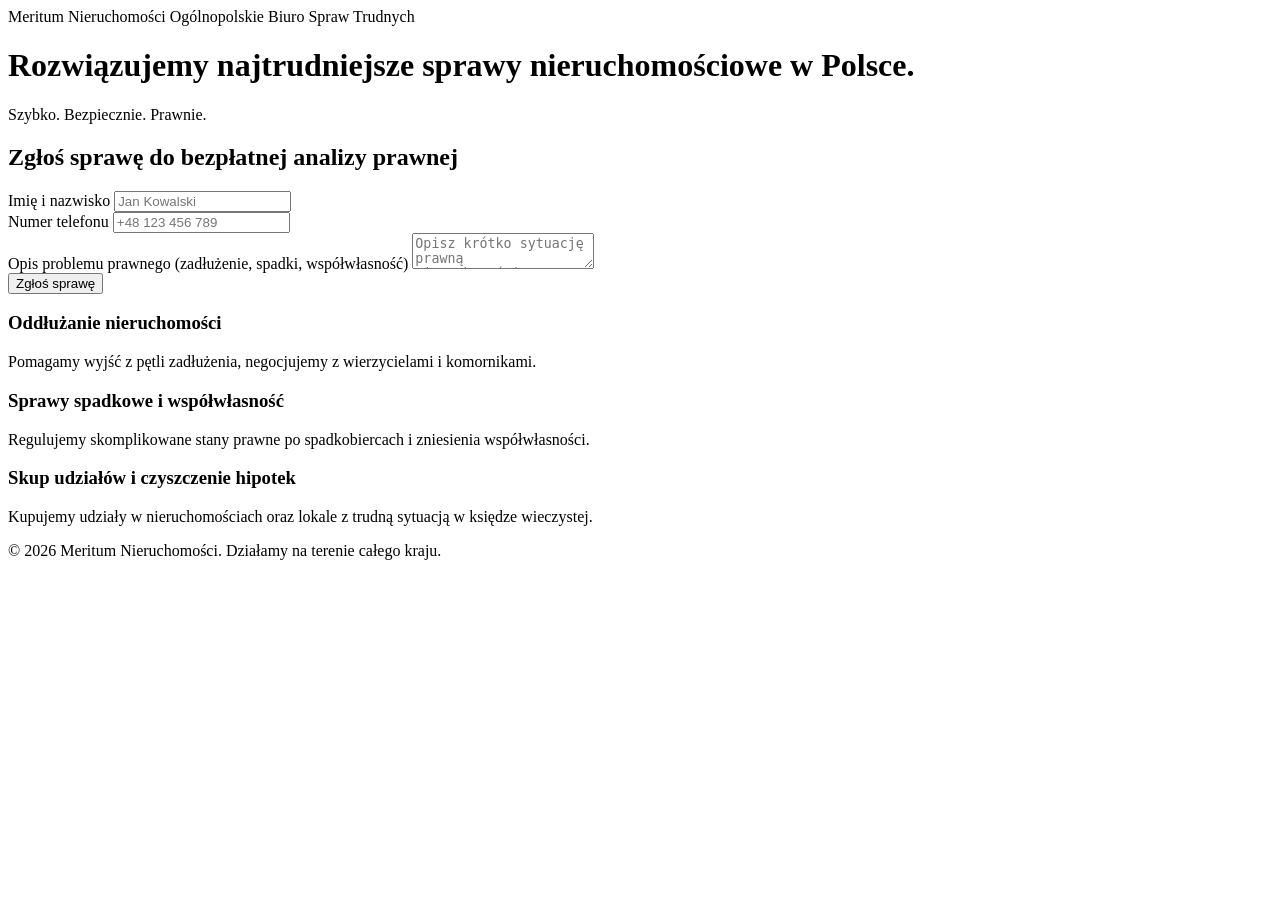
==== index.html @ f1785227 "Create index.html" ====
<!DOCTYPE html>
<html lang="pl">
<head>
    <meta charset="UTF-8">
    <meta name="viewport" content="width=device-width, initial-scale=1.0">
    <title>Meritum Nieruchomości - Sprawy Trudne i Złożone</title>
    <link rel="stylesheet" href="style.css">
</head>
<body>
    <nav class="navbar">
        <div class="container">
            <span class="logo">Meritum Nieruchomości</span>
            <span class="tagline">Ogólnopolskie Biuro Spraw Trudnych</span>
        </div>
    </nav>

    <header class="hero">
        <div class="hero-content">
            <h1>Rozwiązujemy najtrudniejsze sprawy nieruchomościowe w Polsce.</h1>
            <p>Szybko. Bezpiecznie. Prawnie.</p>
        </div>
    </header>

    <main class="container">
        <section class="form-section">
            <h2>Zgłoś sprawę do bezpłatnej analizy prawnej</h2>
            <form id="contactForm">
                <div class="form-group">
                    <label for="name">Imię i nazwisko</label>
                    <input type="text" id="name" required placeholder="Jan Kowalski">
                </div>
                <div class="form-group">
                    <label for="phone">Numer telefonu</label>
                    <input type="tel" id="phone" required placeholder="+48 123 456 789">
                </div>
                <div class="form-group">
                    <label for="message">Opis problemu prawnego (zadłużenie, spadki, współwłasność)</label>
                    <textarea id="message" required placeholder="Opisz krótko sytuację prawną nieruchomości..."></textarea>
                </div>
                <button type="submit" class="btn">Zgłoś sprawę</button>
            </form>
            <div id="successMessage" class="hidden alert"></div>
        </section>

        <section class="services">
            <div class="card">
                <h3>Oddłużanie nieruchomości</h3>
                <p>Pomagamy wyjść z pętli zadłużenia, negocjujemy z wierzycielami i komornikami.</p>
            </div>
            <div class="card">
                <h3>Sprawy spadkowe i współwłasność</h3>
                <p>Regulujemy skomplikowane stany prawne po spadkobiercach i zniesienia współwłasności.</p>
            </div>
            <div class="card">
                <h3>Skup udziałów i czyszczenie hipotek</h3>
                <p>Kupujemy udziały w nieruchomościach oraz lokale z trudną sytuacją w księdze wieczystej.</p>
            </div>
        </section>
    </main>

    <footer>
        <p>&copy; 2026 Meritum Nieruchomości. Działamy na terenie całego kraju.</p>
    </footer>

    <script src="script.js"></script>
</body>
</html>
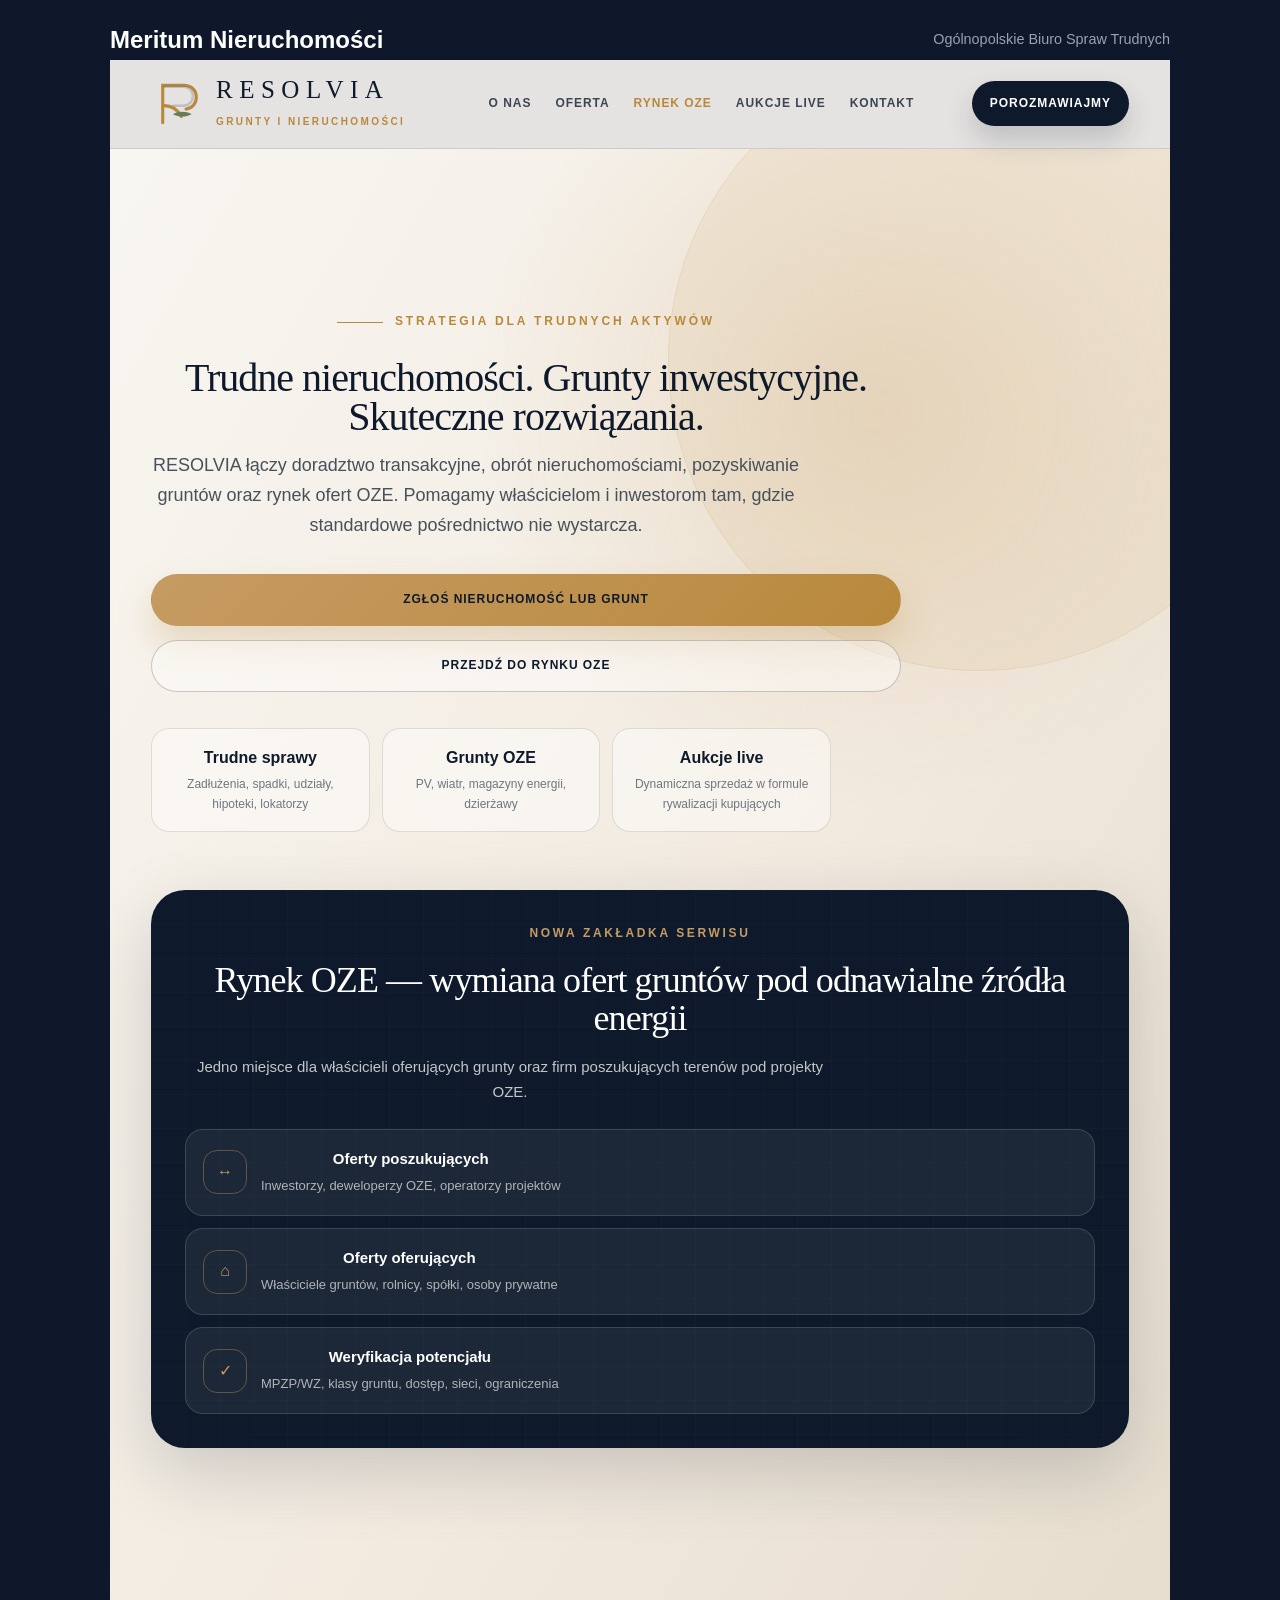
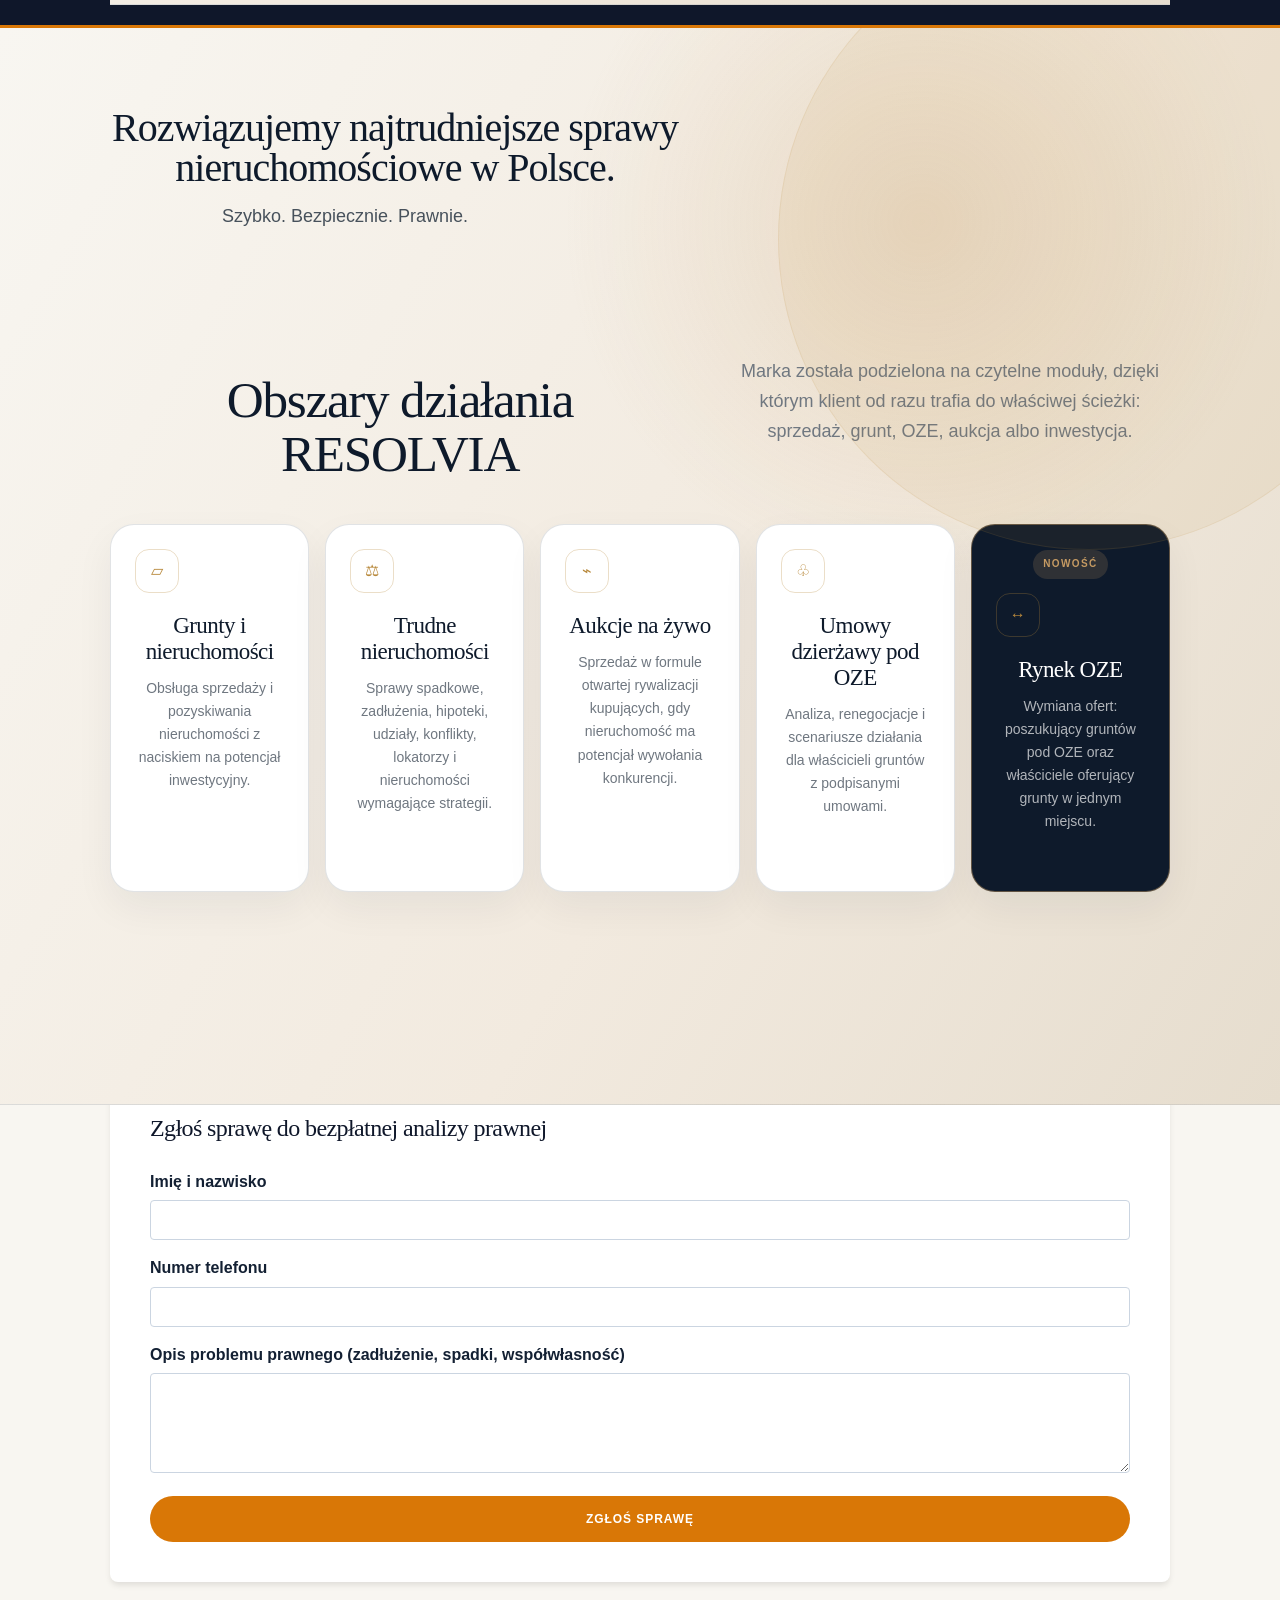
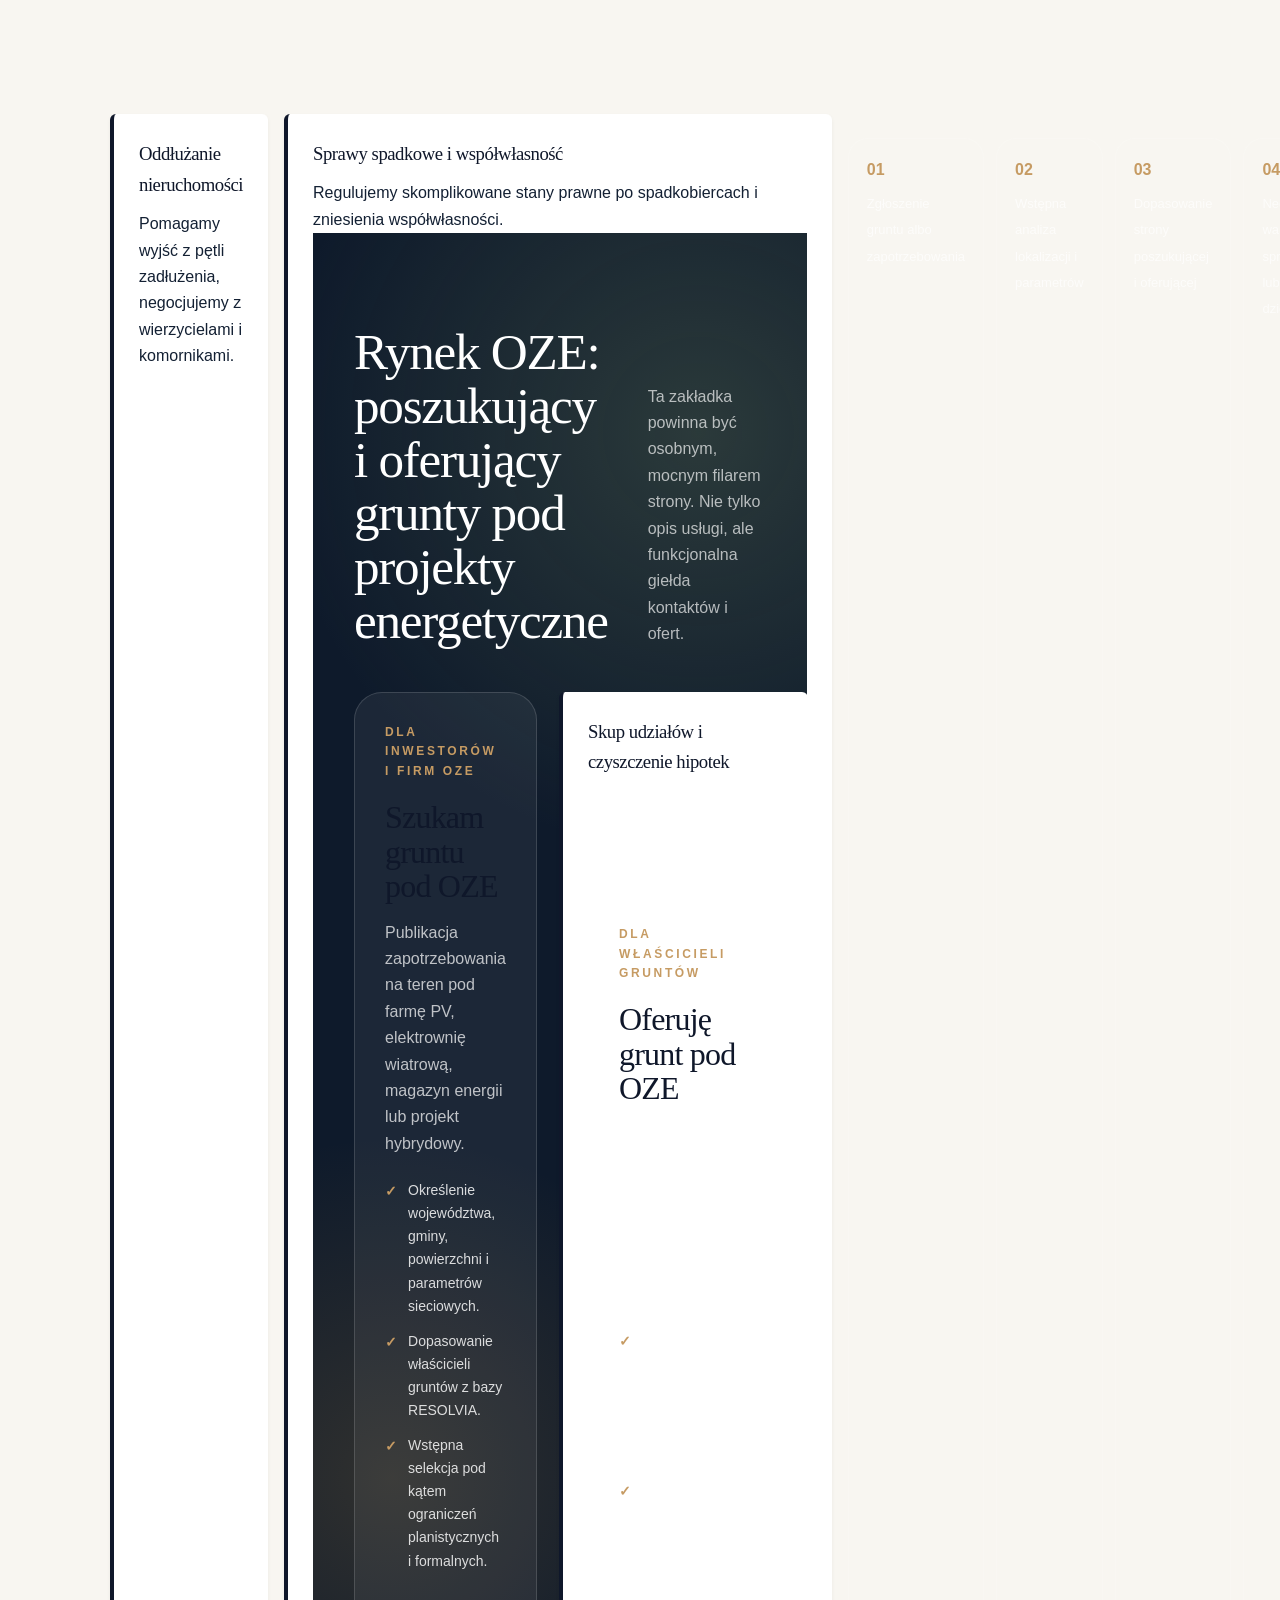
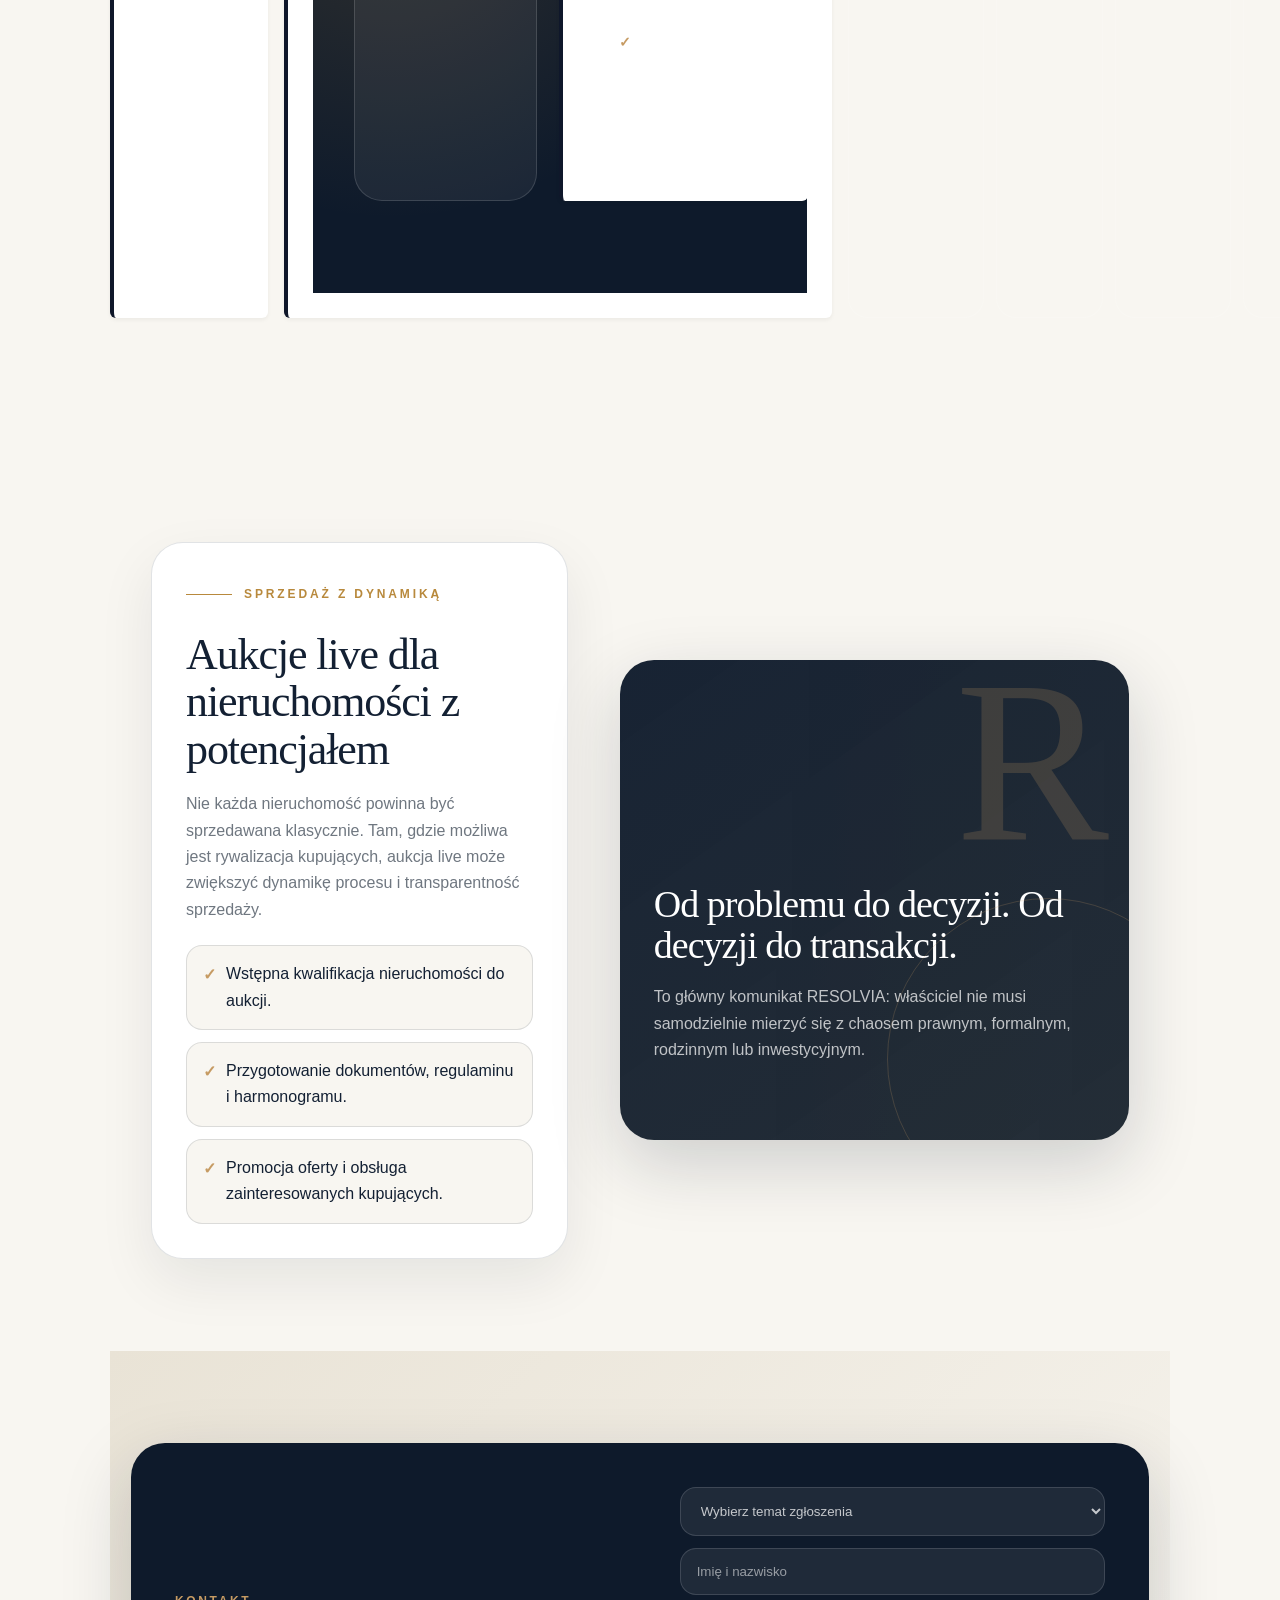
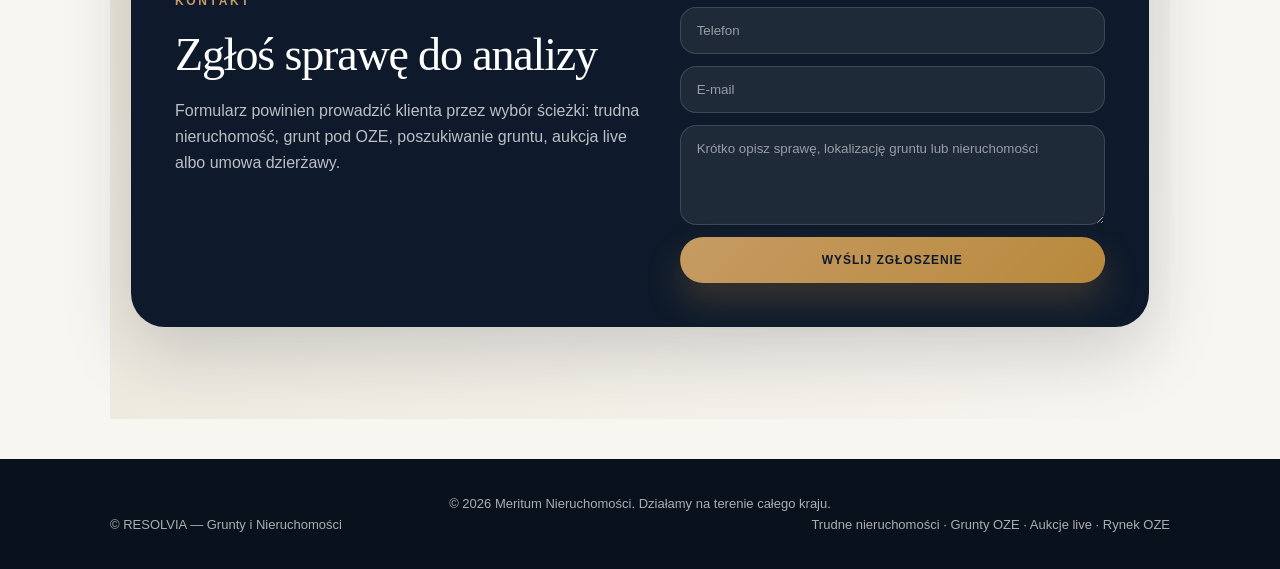
==== commit 2c688ab0: "Update index.html" ====
--- a/index.html
+++ b/index.html
@@ -5,21 +5,574 @@
     <meta name="viewport" content="width=device-width, initial-scale=1.0">
     <title>Meritum Nieruchomości - Sprawy Trudne i Złożone</title>
     <link rel="stylesheet" href="style.css">
+  <meta charset="UTF-8" />
+  <meta name="viewport" content="width=device-width, initial-scale=1.0" />
+  <title>RESOLVIA — Grunty i Nieruchomości</title>
+  <style>
+    :root {
+      --navy: #0E1A2B;
+      --navy2: #17212B;
+      --copper: #B8893C;
+      --gold: #C69B63;
+      --green: #677C5A;
+      --green2: #4F6A45;
+      --sand: #E9E3D6;
+      --cream: #F8F6F1;
+      --white: #FFFFFF;
+      --text: #132033;
+      --muted: #6F7780;
+      --line: rgba(14, 26, 43, 0.12);
+      --shadow: 0 24px 70px rgba(14,26,43,.18);
+      --radius: 26px;
+    }
+
+    * { box-sizing: border-box; margin: 0; padding: 0; }
+    html { scroll-behavior: smooth; }
+    body {
+      font-family: Montserrat, Inter, Arial, sans-serif;
+      background: var(--cream);
+      color: var(--text);
+      line-height: 1.65;
+    }
+    a { text-decoration: none; color: inherit; }
+    .container { width: min(1180px, calc(100% - 42px)); margin: 0 auto; }
+
+    .topbar {
+      position: sticky; top: 0; z-index: 50;
+      background: rgba(248, 246, 241, .92);
+      border-bottom: 1px solid var(--line);
+      backdrop-filter: blur(18px);
+    }
+    .nav {
+      height: 88px;
+      display: flex;
+      align-items: center;
+      justify-content: space-between;
+      gap: 28px;
+    }
+    .brand {
+      display: flex;
+      align-items: center;
+      gap: 15px;
+      min-width: 280px;
+    }
+    .mark {
+      width: 50px; height: 50px;
+      display: grid; place-items: center;
+    }
+    .brand-name strong {
+      font-family: Georgia, 'Times New Roman', serif;
+      font-size: 25px;
+      line-height: 1;
+      font-weight: 500;
+      letter-spacing: .26em;
+      color: var(--navy);
+    }
+    .brand-name span {
+      display: block;
+      margin-top: 7px;
+      font-size: 10px;
+      text-transform: uppercase;
+      letter-spacing: .24em;
+      color: var(--copper);
+      font-weight: 700;
+    }
+    .menu {
+      display: flex;
+      align-items: center;
+      gap: 24px;
+      font-size: 12px;
+      text-transform: uppercase;
+      letter-spacing: .08em;
+      color: var(--navy);
+      font-weight: 700;
+    }
+    .menu a { opacity: .78; transition: .2s; }
+    .menu a:hover, .menu a.active { opacity: 1; color: var(--copper); }
+    .nav-cta {
+      padding: 13px 18px;
+      border-radius: 999px;
+      background: var(--navy);
+      color: var(--white);
+      box-shadow: 0 14px 28px rgba(14,26,43,.18);
+      font-size: 12px;
+      letter-spacing: .08em;
+      text-transform: uppercase;
+      font-weight: 800;
+    }
+
+    .hero {
+      position: relative;
+      overflow: hidden;
+      background:
+        radial-gradient(circle at 72% 18%, rgba(198,155,99,.22), transparent 28%),
+        linear-gradient(120deg, var(--cream) 0%, #F2EADF 58%, #E6DDCE 100%);
+      border-bottom: 1px solid var(--line);
+    }
+    .hero::after {
+      content: "";
+      position: absolute;
+      right: -120px; top: -100px;
+      width: 620px; height: 620px;
+      background: rgba(184,137,60,.08);
+      border: 1px solid rgba(184,137,60,.12);
+      border-radius: 50%;
+    }
+    .hero-grid {
+      position: relative; z-index: 2;
+      min-height: 720px;
+      display: grid;
+      grid-template-columns: 1.05fr .95fr;
+      gap: 58px;
+      align-items: center;
+      padding: 76px 0;
+    }
+    .eyebrow {
+      display: inline-flex;
+      align-items: center;
+      gap: 12px;
+      margin-bottom: 26px;
+      color: var(--copper);
+      text-transform: uppercase;
+      font-size: 12px;
+      font-weight: 800;
+      letter-spacing: .24em;
+    }
+    .eyebrow::before { content: ""; width: 46px; height: 1px; background: var(--copper); }
+    h1, h2, h3 { font-family: Georgia, 'Times New Roman', serif; font-weight: 500; letter-spacing: -.025em; }
+    h1 {
+      max-width: 750px;
+      font-size: clamp(45px, 6vw, 80px);
+      line-height: .98;
+      color: var(--navy);
+      margin-bottom: 26px;
+    }
+    .hero p {
+      max-width: 650px;
+      font-size: 18px;
+      color: #47515B;
+      margin-bottom: 34px;
+    }
+    .actions { display: flex; flex-wrap: wrap; gap: 14px; margin-bottom: 36px; }
+    .btn {
+      display: inline-flex; align-items: center; justify-content: center;
+      gap: 10px;
+      border-radius: 999px;
+      padding: 15px 22px;
+      font-size: 12px;
+      font-weight: 900;
+      letter-spacing: .08em;
+      text-transform: uppercase;
+      transition: .2s;
+      border: 1px solid transparent;
+    }
+    .btn:hover { transform: translateY(-2px); }
+    .btn-primary { background: linear-gradient(135deg, var(--gold), var(--copper)); color: var(--navy); box-shadow: 0 18px 34px rgba(184,137,60,.25); }
+    .btn-outline { border-color: rgba(14,26,43,.22); color: var(--navy); background: rgba(255,255,255,.42); }
+    .trust-strip {
+      display: grid;
+      grid-template-columns: repeat(3, 1fr);
+      gap: 12px;
+      max-width: 680px;
+    }
+    .trust-item {
+      padding: 16px;
+      border: 1px solid rgba(14,26,43,.12);
+      background: rgba(255,255,255,.42);
+      border-radius: 18px;
+    }
+    .trust-item strong { display: block; color: var(--navy); font-size: 16px; }
+    .trust-item span { display: block; color: var(--muted); font-size: 12px; margin-top: 4px; }
+
+    .hero-card {
+      background: var(--navy);
+      color: var(--white);
+      border-radius: 34px;
+      padding: 34px;
+      box-shadow: var(--shadow);
+      position: relative;
+      overflow: hidden;
+    }
+    .hero-card::before {
+      content: "";
+      position: absolute;
+      inset: 0;
+      background:
+        linear-gradient(rgba(255,255,255,.035) 1px, transparent 1px),
+        linear-gradient(90deg, rgba(255,255,255,.035) 1px, transparent 1px);
+      background-size: 34px 34px;
+      opacity: .5;
+    }
+    .hero-card > * { position: relative; z-index: 1; }
+    .card-label { color: var(--gold); font-size: 12px; text-transform: uppercase; letter-spacing: .22em; font-weight: 800; margin-bottom: 18px; }
+    .hero-card h2 { font-size: 36px; line-height: 1.05; margin-bottom: 18px; }
+    .hero-card p { color: rgba(255,255,255,.75); font-size: 15px; margin-bottom: 24px; }
+    .ozenav {
+      display: grid;
+      gap: 12px;
+      margin-top: 20px;
+    }
+    .ozenav .row {
+      display: flex;
+      gap: 14px;
+      align-items: center;
+      padding: 17px;
+      border: 1px solid rgba(255,255,255,.14);
+      background: rgba(255,255,255,.06);
+      border-radius: 18px;
+    }
+    .icon {
+      width: 44px; height: 44px;
+      border-radius: 14px;
+      border: 1px solid rgba(198,155,99,.4);
+      display: grid; place-items: center;
+      color: var(--gold);
+      flex: 0 0 auto;
+    }
+    .row strong { display: block; font-size: 15px; }
+    .row span { color: rgba(255,255,255,.65); font-size: 13px; }
+
+    section { padding: 92px 0; }
+    .section-head {
+      display: flex;
+      justify-content: space-between;
+      gap: 40px;
+      align-items: end;
+      margin-bottom: 44px;
+    }
+    .section-head h2 { font-size: clamp(34px, 4vw, 56px); line-height: 1.05; color: var(--navy); max-width: 720px; }
+    .section-head p { max-width: 440px; color: var(--muted); }
+
+    .services {
+      display: grid;
+      grid-template-columns: repeat(5, 1fr);
+      gap: 16px;
+    }
+    .service {
+      background: var(--white);
+      border: 1px solid var(--line);
+      border-radius: 24px;
+      padding: 24px;
+      min-height: 230px;
+      box-shadow: 0 16px 38px rgba(14,26,43,.06);
+      transition: .22s;
+    }
+    .service:hover { transform: translateY(-5px); box-shadow: 0 24px 50px rgba(14,26,43,.1); }
+    .service .icon { color: var(--copper); border-color: rgba(184,137,60,.28); margin-bottom: 20px; }
+    .service h3 { font-size: 23px; line-height: 1.12; margin-bottom: 12px; color: var(--navy); }
+    .service p { color: var(--muted); font-size: 14px; }
+    .service.highlight {
+      background: var(--navy);
+      color: var(--white);
+      border-color: rgba(198,155,99,.45);
+      position: relative;
+      overflow: hidden;
+    }
+    .service.highlight h3 { color: var(--white); }
+    .service.highlight p { color: rgba(255,255,255,.68); }
+    .badge {
+      display: inline-flex;
+      padding: 6px 10px;
+      border-radius: 999px;
+      background: rgba(103,124,90,.16);
+      color: var(--green2);
+      font-size: 10px;
+      text-transform: uppercase;
+      letter-spacing: .14em;
+      font-weight: 900;
+      margin-bottom: 14px;
+    }
+    .highlight .badge { background: rgba(198,155,99,.18); color: var(--gold); }
+
+    .oze-market {
+      background: var(--navy);
+      color: var(--white);
+      position: relative;
+      overflow: hidden;
+    }
+    .oze-market::before {
+      content: "";
+      position: absolute; inset: 0;
+      background:
+        radial-gradient(circle at 78% 12%, rgba(103,124,90,.32), transparent 28%),
+        radial-gradient(circle at 16% 75%, rgba(184,137,60,.20), transparent 26%);
+    }
+    .oze-market .container { position: relative; z-index: 2; }
+    .oze-market .section-head h2 { color: var(--white); }
+    .oze-market .section-head p { color: rgba(255,255,255,.68); }
+    .market-grid {
+      display: grid;
+      grid-template-columns: 1fr 1fr;
+      gap: 22px;
+      margin-top: 24px;
+    }
+    .market-card {
+      border: 1px solid rgba(255,255,255,.14);
+      background: rgba(255,255,255,.06);
+      border-radius: 28px;
+      padding: 30px;
+      min-height: 330px;
+    }
+    .market-card h3 { font-size: 32px; line-height: 1.08; margin-bottom: 16px; }
+    .market-card p { color: rgba(255,255,255,.72); margin-bottom: 22px; }
+    .market-card ul { list-style: none; display: grid; gap: 12px; }
+    .market-card li {
+      display: flex; gap: 11px; align-items: flex-start;
+      color: rgba(255,255,255,.83);
+      font-size: 14px;
+    }
+    .check {
+      color: var(--gold);
+      font-weight: 900;
+      margin-top: 1px;
+    }
+    .flow {
+      display: grid;
+      grid-template-columns: repeat(5, 1fr);
+      gap: 12px;
+      margin-top: 24px;
+    }
+    .flow-step {
+      border: 1px solid rgba(255,255,255,.12);
+      background: rgba(255,255,255,.04);
+      border-radius: 20px;
+      padding: 18px;
+    }
+    .flow-step b { color: var(--gold); display: block; margin-bottom: 6px; }
+    .flow-step span { color: rgba(255,255,255,.68); font-size: 13px; }
+
+    .split {
+      display: grid;
+      grid-template-columns: .9fr 1.1fr;
+      gap: 52px;
+      align-items: center;
+    }
+    .panel {
+      background: var(--white);
+      border: 1px solid var(--line);
+      border-radius: 32px;
+      padding: 34px;
+      box-shadow: 0 22px 56px rgba(14,26,43,.08);
+    }
+    .panel h2 { font-size: 44px; line-height: 1.08; margin-bottom: 18px; }
+    .panel p { color: var(--muted); margin-bottom: 22px; }
+    .list { display: grid; gap: 12px; list-style: none; }
+    .list li {
+      padding: 15px 16px;
+      border-radius: 16px;
+      background: var(--cream);
+      border: 1px solid var(--line);
+      display: flex;
+      gap: 10px;
+    }
+    .visual-card {
+      background:
+        linear-gradient(145deg, rgba(14,26,43,.96), rgba(23,33,43,.94)),
+        linear-gradient(90deg, transparent, rgba(198,155,99,.12));
+      color: var(--white);
+      border-radius: 34px;
+      padding: 34px;
+      min-height: 480px;
+      position: relative;
+      overflow: hidden;
+      box-shadow: var(--shadow);
+    }
+    .visual-card::after {
+      content: "";
+      position: absolute;
+      right: -80px;
+      bottom: -80px;
+      width: 320px; height: 320px;
+      border: 1px solid rgba(198,155,99,.22);
+      border-radius: 50%;
+    }
+    .big-r {
+      font-family: Georgia, 'Times New Roman', serif;
+      font-size: 230px;
+      line-height: .8;
+      color: rgba(198,155,99,.20);
+      position: absolute;
+      right: 20px; top: 10px;
+    }
+    .visual-card h3 { position: relative; font-size: 38px; line-height: 1.08; margin-top: 190px; margin-bottom: 18px; }
+    .visual-card p { position: relative; color: rgba(255,255,255,.72); max-width: 520px; }
+
+    .contact {
+      background: linear-gradient(135deg, var(--sand), var(--cream));
+    }
+    .contact-box {
+      background: var(--navy);
+      color: var(--white);
+      border-radius: 34px;
+      padding: 44px;
+      display: grid;
+      grid-template-columns: 1fr .9fr;
+      gap: 32px;
+      align-items: center;
+      box-shadow: var(--shadow);
+    }
+    .contact-box h2 { color: var(--white); font-size: 46px; line-height: 1.08; margin-bottom: 18px; }
+    .contact-box p { color: rgba(255,255,255,.72); }
+    .form {
+      display: grid;
+      gap: 12px;
+    }
+    input, select, textarea {
+      width: 100%;
+      border: 1px solid rgba(255,255,255,.14);
+      background: rgba(255,255,255,.07);
+      color: var(--white);
+      padding: 15px 16px;
+      border-radius: 16px;
+      outline: none;
+      font-family: inherit;
+    }
+    textarea { min-height: 100px; resize: vertical; }
+    input::placeholder, textarea::placeholder { color: rgba(255,255,255,.54); }
+    select { color: rgba(255,255,255,.74); }
+    footer {
+      background: #09111C;
+      color: rgba(255,255,255,.66);
+      padding: 34px 0;
+      font-size: 13px;
+    }
+    .footer-grid { display: flex; justify-content: space-between; gap: 24px; align-items: center; }
+
+    @media (max-width: 980px) {
+      .menu { display: none; }
+      .hero-grid, .split, .contact-box, .market-grid { grid-template-columns: 1fr; }
+      .services { grid-template-columns: repeat(2, 1fr); }
+      .flow { grid-template-columns: repeat(2, 1fr); }
+      .trust-strip { grid-template-columns: 1fr; }
+      .hero { min-height: auto; }
+      .hero-grid { min-height: auto; }
+    }
+    @media (max-width: 640px) {
+      .services, .flow { grid-template-columns: 1fr; }
+      .brand-name strong { font-size: 19px; letter-spacing: .18em; }
+      .brand-name span { font-size: 8px; }
+      .nav-cta { display: none; }
+      .section-head { display: block; }
+      .section-head p { margin-top: 16px; }
+      section { padding: 68px 0; }
+    }
+  </style>
 </head>
 <body>
     <nav class="navbar">
         <div class="container">
             <span class="logo">Meritum Nieruchomości</span>
             <span class="tagline">Ogólnopolskie Biuro Spraw Trudnych</span>
+  <div class="page">
+    <header class="topbar">
+      <div class="container nav">
+        <a class="brand" href="#top" aria-label="RESOLVIA">
+          <div class="mark">
+            <svg viewBox="0 0 64 64" fill="none" aria-hidden="true">
+              <path d="M15 56V8h27c9.5 0 16 6.2 16 15.4 0 8.2-5.4 14.2-13.2 15.2" stroke="#B8893C" stroke-width="4" stroke-linecap="round"/>
+              <path d="M17 10h24c7.5 0 12.5 4.8 12.5 12 0 7.2-5.2 12.2-12.8 12.2H28" stroke="#0E1A2B" stroke-width="3" stroke-linecap="round" opacity=".18"/>
+              <path d="M17 34c10 0 17 5.2 22 14" stroke="#B8893C" stroke-width="4" stroke-linecap="round"/>
+              <path d="M28 45c8-4 16-4 24 0-8 4-16 4-24 0Z" fill="#677C5A"/>
+            </svg>
+          </div>
+          <div class="brand-name">
+            <strong>RESOLVIA</strong>
+            <span>Grunty i Nieruchomości</span>
+          </div>
+        </a>
+        <nav class="menu">
+          <a href="#o-nas">O nas</a>
+          <a href="#uslugi">Oferta</a>
+          <a href="#oze" class="active">Rynek OZE</a>
+          <a href="#aukcje">Aukcje live</a>
+          <a href="#kontakt">Kontakt</a>
+        </nav>
+        <a class="nav-cta" href="#kontakt">Porozmawiajmy</a>
+      </div>
+    </header>
+
+    <main id="top">
+      <section class="hero">
+        <div class="container hero-grid">
+          <div>
+            <div class="eyebrow">Strategia dla trudnych aktywów</div>
+            <h1>Trudne nieruchomości. Grunty inwestycyjne. Skuteczne rozwiązania.</h1>
+            <p>RESOLVIA łączy doradztwo transakcyjne, obrót nieruchomościami, pozyskiwanie gruntów oraz rynek ofert OZE. Pomagamy właścicielom i inwestorom tam, gdzie standardowe pośrednictwo nie wystarcza.</p>
+            <div class="actions">
+              <a class="btn btn-primary" href="#kontakt">Zgłoś nieruchomość lub grunt</a>
+              <a class="btn btn-outline" href="#oze">Przejdź do Rynku OZE</a>
+            </div>
+            <div class="trust-strip">
+              <div class="trust-item"><strong>Trudne sprawy</strong><span>Zadłużenia, spadki, udziały, hipoteki, lokatorzy</span></div>
+              <div class="trust-item"><strong>Grunty OZE</strong><span>PV, wiatr, magazyny energii, dzierżawy</span></div>
+              <div class="trust-item"><strong>Aukcje live</strong><span>Dynamiczna sprzedaż w formule rywalizacji kupujących</span></div>
+            </div>
+          </div>
+
+          <aside class="hero-card">
+            <div class="card-label">Nowa zakładka serwisu</div>
+            <h2>Rynek OZE — wymiana ofert gruntów pod odnawialne źródła energii</h2>
+            <p>Jedno miejsce dla właścicieli oferujących grunty oraz firm poszukujących terenów pod projekty OZE.</p>
+            <div class="ozenav">
+              <div class="row">
+                <div class="icon">↔</div>
+                <div><strong>Oferty poszukujących</strong><span>Inwestorzy, deweloperzy OZE, operatorzy projektów</span></div>
+              </div>
+              <div class="row">
+                <div class="icon">⌂</div>
+                <div><strong>Oferty oferujących</strong><span>Właściciele gruntów, rolnicy, spółki, osoby prywatne</span></div>
+              </div>
+              <div class="row">
+                <div class="icon">✓</div>
+                <div><strong>Weryfikacja potencjału</strong><span>MPZP/WZ, klasy gruntu, dostęp, sieci, ograniczenia</span></div>
+              </div>
+            </div>
+          </aside>
         </div>
     </nav>
+      </section>
 
     <header class="hero">
         <div class="hero-content">
             <h1>Rozwiązujemy najtrudniejsze sprawy nieruchomościowe w Polsce.</h1>
             <p>Szybko. Bezpiecznie. Prawnie.</p>
+      <section id="uslugi">
+        <div class="container">
+          <div class="section-head">
+            <h2>Obszary działania RESOLVIA</h2>
+            <p>Marka została podzielona na czytelne moduły, dzięki którym klient od razu trafia do właściwej ścieżki: sprzedaż, grunt, OZE, aukcja albo inwestycja.</p>
+          </div>
+          <div class="services">
+            <article class="service">
+              <div class="icon">▱</div>
+              <h3>Grunty i nieruchomości</h3>
+              <p>Obsługa sprzedaży i pozyskiwania nieruchomości z naciskiem na potencjał inwestycyjny.</p>
+            </article>
+            <article class="service">
+              <div class="icon">⚖</div>
+              <h3>Trudne nieruchomości</h3>
+              <p>Sprawy spadkowe, zadłużenia, hipoteki, udziały, konflikty, lokatorzy i nieruchomości wymagające strategii.</p>
+            </article>
+            <article class="service">
+              <div class="icon">⌁</div>
+              <h3>Aukcje na żywo</h3>
+              <p>Sprzedaż w formule otwartej rywalizacji kupujących, gdy nieruchomość ma potencjał wywołania konkurencji.</p>
+            </article>
+            <article class="service">
+              <div class="icon">♧</div>
+              <h3>Umowy dzierżawy pod OZE</h3>
+              <p>Analiza, renegocjacje i scenariusze działania dla właścicieli gruntów z podpisanymi umowami.</p>
+            </article>
+            <article class="service highlight">
+              <span class="badge">Nowość</span>
+              <div class="icon">↔</div>
+              <h3>Rynek OZE</h3>
+              <p>Wymiana ofert: poszukujący gruntów pod OZE oraz właściciele oferujący grunty w jednym miejscu.</p>
+            </article>
+          </div>
         </div>
     </header>
+      </section>
 
     <main class="container">
         <section class="form-section">
@@ -50,18 +603,105 @@
             <div class="card">
                 <h3>Sprawy spadkowe i współwłasność</h3>
                 <p>Regulujemy skomplikowane stany prawne po spadkobiercach i zniesienia współwłasności.</p>
+      <section class="oze-market" id="oze">
+        <div class="container">
+          <div class="section-head">
+            <h2>Rynek OZE: poszukujący i oferujący grunty pod projekty energetyczne</h2>
+            <p>Ta zakładka powinna być osobnym, mocnym filarem strony. Nie tylko opis usługi, ale funkcjonalna giełda kontaktów i ofert.</p>
+          </div>
+
+          <div class="market-grid">
+            <div class="market-card">
+              <div class="card-label">Dla inwestorów i firm OZE</div>
+              <h3>Szukam gruntu pod OZE</h3>
+              <p>Publikacja zapotrzebowania na teren pod farmę PV, elektrownię wiatrową, magazyn energii lub projekt hybrydowy.</p>
+              <ul>
+                <li><span class="check">✓</span><span>Określenie województwa, gminy, powierzchni i parametrów sieciowych.</span></li>
+                <li><span class="check">✓</span><span>Dopasowanie właścicieli gruntów z bazy RESOLVIA.</span></li>
+                <li><span class="check">✓</span><span>Wstępna selekcja pod kątem ograniczeń planistycznych i formalnych.</span></li>
+              </ul>
             </div>
             <div class="card">
                 <h3>Skup udziałów i czyszczenie hipotek</h3>
                 <p>Kupujemy udziały w nieruchomościach oraz lokale z trudną sytuacją w księdze wieczystej.</p>
+            <div class="market-card">
+              <div class="card-label">Dla właścicieli gruntów</div>
+              <h3>Oferuję grunt pod OZE</h3>
+              <p>Zgłoszenie działki, gospodarstwa lub pakietu gruntów do analizy i przedstawienia potencjalnym inwestorom.</p>
+              <ul>
+                <li><span class="check">✓</span><span>Ocena potencjału: lokalizacja, klasa gruntu, dostęp, odległości, sąsiedztwo.</span></li>
+                <li><span class="check">✓</span><span>Możliwość sprzedaży, dzierżawy lub renegocjacji wcześniejszych ustaleń.</span></li>
+                <li><span class="check">✓</span><span>Prowadzenie rozmów z inwestorami w uporządkowanym procesie.</span></li>
+              </ul>
             </div>
         </section>
+          </div>
+
+          <div class="flow">
+            <div class="flow-step"><b>01</b><span>Zgłoszenie gruntu albo zapotrzebowania</span></div>
+            <div class="flow-step"><b>02</b><span>Wstępna analiza lokalizacji i parametrów</span></div>
+            <div class="flow-step"><b>03</b><span>Dopasowanie strony poszukującej i oferującej</span></div>
+            <div class="flow-step"><b>04</b><span>Negocjacje warunków sprzedaży lub dzierżawy</span></div>
+            <div class="flow-step"><b>05</b><span>Transakcja, umowa albo dalsza strategia</span></div>
+          </div>
+        </div>
+      </section>
+
+      <section id="aukcje">
+        <div class="container split">
+          <div class="panel">
+            <div class="eyebrow">Sprzedaż z dynamiką</div>
+            <h2>Aukcje live dla nieruchomości z potencjałem</h2>
+            <p>Nie każda nieruchomość powinna być sprzedawana klasycznie. Tam, gdzie możliwa jest rywalizacja kupujących, aukcja live może zwiększyć dynamikę procesu i transparentność sprzedaży.</p>
+            <ul class="list">
+              <li><span class="check">✓</span><span>Wstępna kwalifikacja nieruchomości do aukcji.</span></li>
+              <li><span class="check">✓</span><span>Przygotowanie dokumentów, regulaminu i harmonogramu.</span></li>
+              <li><span class="check">✓</span><span>Promocja oferty i obsługa zainteresowanych kupujących.</span></li>
+            </ul>
+          </div>
+          <div class="visual-card">
+            <div class="big-r">R</div>
+            <h3>Od problemu do decyzji. Od decyzji do transakcji.</h3>
+            <p>To główny komunikat RESOLVIA: właściciel nie musi samodzielnie mierzyć się z chaosem prawnym, formalnym, rodzinnym lub inwestycyjnym.</p>
+          </div>
+        </div>
+      </section>
+
+      <section class="contact" id="kontakt">
+        <div class="container contact-box">
+          <div>
+            <div class="card-label">Kontakt</div>
+            <h2>Zgłoś sprawę do analizy</h2>
+            <p>Formularz powinien prowadzić klienta przez wybór ścieżki: trudna nieruchomość, grunt pod OZE, poszukiwanie gruntu, aukcja live albo umowa dzierżawy.</p>
+          </div>
+          <form class="form">
+            <select>
+              <option>Wybierz temat zgłoszenia</option>
+              <option>Mam trudną nieruchomość</option>
+              <option>Oferuję grunt pod OZE</option>
+              <option>Szukam gruntu pod OZE</option>
+              <option>Chcę przeanalizować umowę dzierżawy pod OZE</option>
+              <option>Chcę sprzedać przez aukcję live</option>
+            </select>
+            <input type="text" placeholder="Imię i nazwisko" />
+            <input type="tel" placeholder="Telefon" />
+            <input type="email" placeholder="E-mail" />
+            <textarea placeholder="Krótko opisz sprawę, lokalizację gruntu lub nieruchomości"></textarea>
+            <button class="btn btn-primary" type="button">Wyślij zgłoszenie</button>
+          </form>
+        </div>
+      </section>
     </main>
 
     <footer>
         <p>&copy; 2026 Meritum Nieruchomości. Działamy na terenie całego kraju.</p>
+      <div class="container footer-grid">
+        <div>© RESOLVIA — Grunty i Nieruchomości</div>
+        <div>Trudne nieruchomości · Grunty OZE · Aukcje live · Rynek OZE</div>
+      </div>
     </footer>
 
     <script src="script.js"></script>
+  </div>
 </body>
 </html>
--- a/style.css
+++ b/style.css
@@ -0,0 +1,43 @@
+:root {
+    --primary: #0f172a; /* Głęboki granat */
+    --accent: #d97706;  /* Złoty/Bursztynowy */
+    --light: #f8fafc;
+    --text: #334155;
+}
+
+* { box-sizing: border-box; margin: 0; padding: 0; }
+body { font-family: sans-serif; color: var(--text); background: var(--light); line-height: 1.6; }
+.container { max-width: 1100px; margin: 0 auto; padding: 0 20px; }
+
+.navbar { background: var(--primary); color: white; padding: 20px 0; border-bottom: 3px solid var(--accent); }
+.navbar .container { display: flex; justify-content: space-between; align-items: center; flex-wrap: wrap; }
+.logo { font-size: 1.5rem; font-weight: bold; color: white; }
+.tagline { font-size: 0.9rem; color: #94a3b8; }
+
+.hero { background: linear-gradient(rgba(15,23,42,0.85), rgba(15,23,42,0.85)), url('https://unsplash.com') center/cover; color: white; text-align: center; padding: 80px 20px; }
+.hero h1 { font-size: 2.5rem; margin-bottom: 15px; }
+.hero p { font-size: 1.2rem; color: #cbd5e1; }
+
+.form-section { background: white; padding: 40px; margin-top: -40px; border-radius: 8px; box-shadow: 0 4px 6px -1px rgba(0,0,0,0.1); border-top: 4px solid var(--accent); }
+.form-section h2 { margin-bottom: 20px; color: var(--primary); }
+.form-group { margin-bottom: 15px; }
+.form-group label { display: block; margin-bottom: 5px; font-weight: bold; }
+.form-group input, .form-group textarea { width: 100%; padding: 10px; border: 1px solid #cbd5e1; border-radius: 4px; font-size: 1rem; }
+.form-group textarea { height: 100px; resize: vertical; }
+
+.btn { display: inline-block; background: var(--accent); color: white; border: none; padding: 12px 24px; font-size: 1rem; font-weight: bold; border-radius: 4px; cursor: pointer; width: 100%; transition: background 0.2s; }
+.btn:hover { background: #b45309; }
+
+.alert { margin-top: 20px; padding: 15px; background: #dcfce7; color: #166534; border: 1px solid #bbf7d0; border-radius: 4px; text-align: center; font-weight: bold; }
+.hidden { display: none; }
+
+.services { display: grid; grid-template-columns: repeat(auto-fit, minmax(300px, 1fr)); gap: 20px; margin: 40px 0; }
+.card { background: white; padding: 25px; border-radius: 6px; box-shadow: 0 2px 4px rgba(0,0,0,0.05); border-left: 4px solid var(--primary); }
+.card h3 { color: var(--primary); margin-bottom: 10px; }
+
+footer { background: var(--primary); color: #94a3b8; text-align: center; padding: 20px; margin-top: 40px; font-size: 0.9rem; }
+
+@media (max-width: 768px) {
+    .hero h1 { font-size: 1.8rem; }
+    .form-section { margin-top: 20px; padding: 20px; }
+}
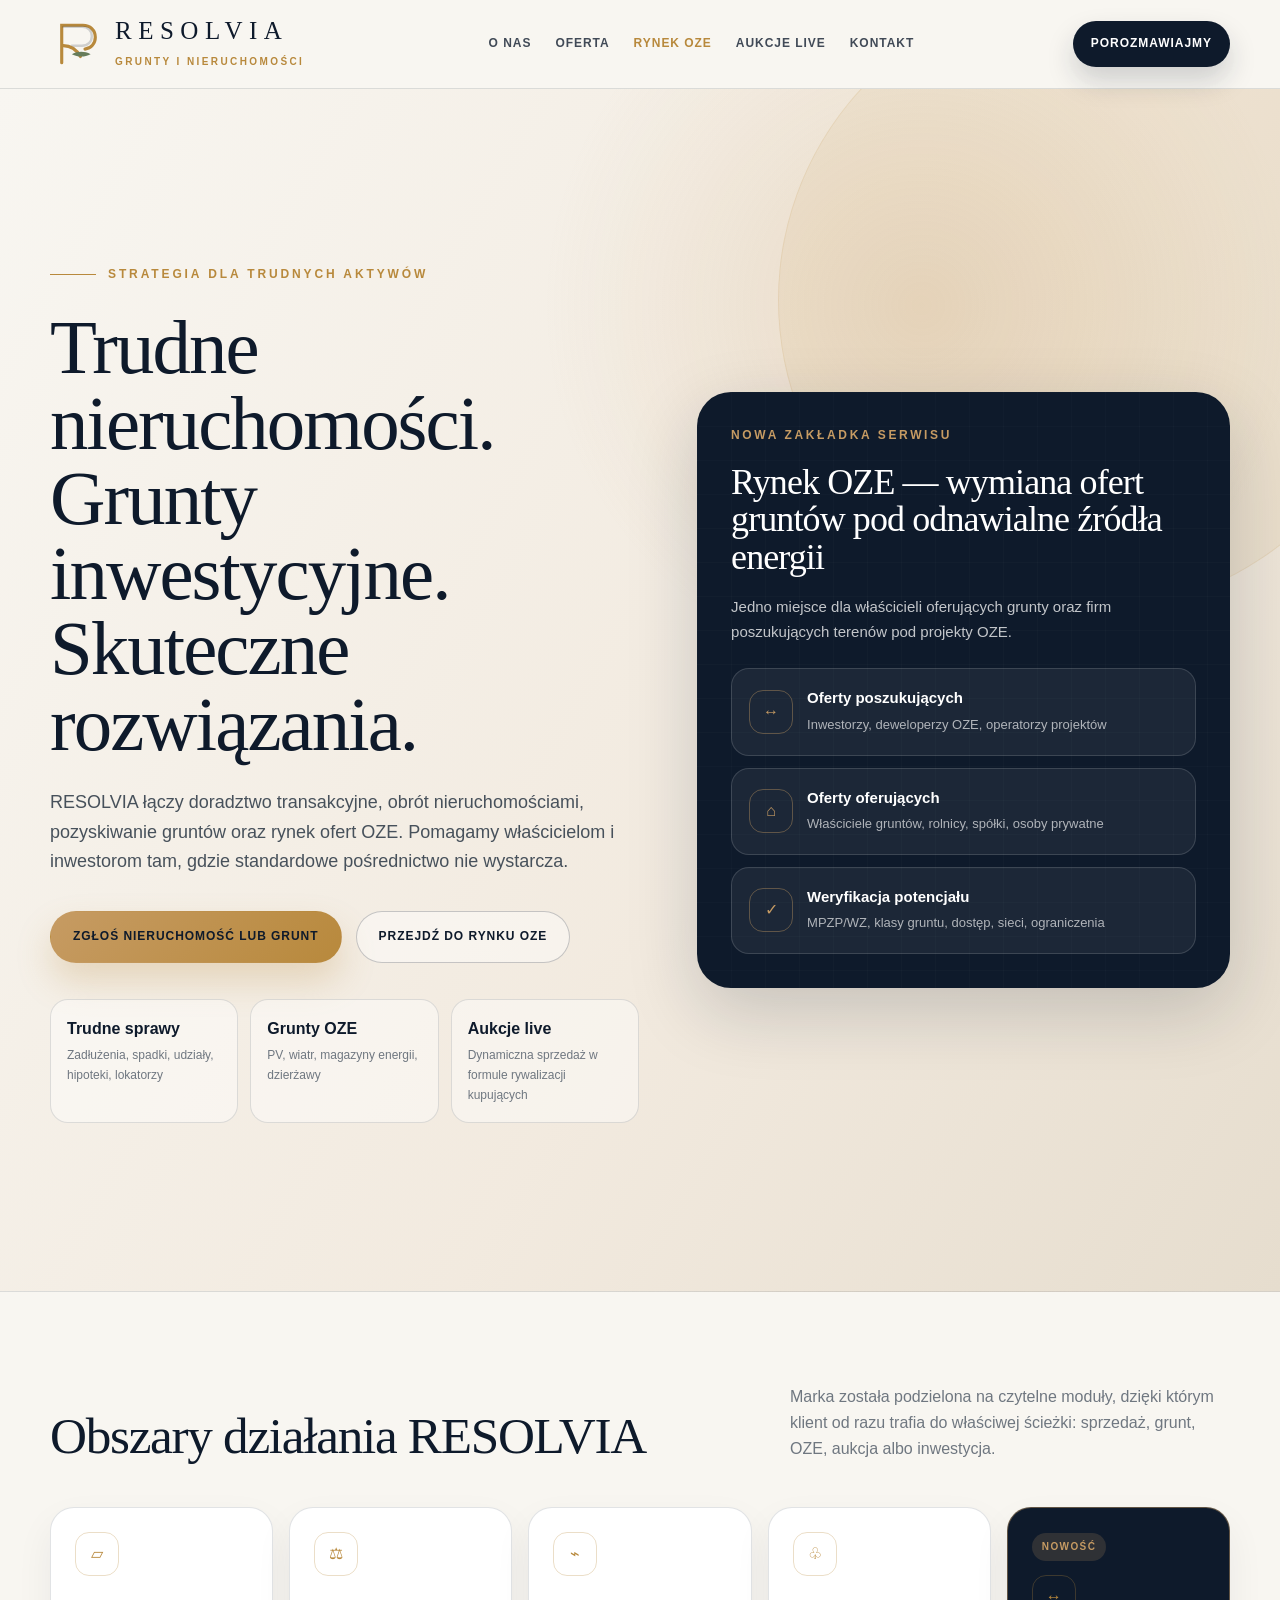
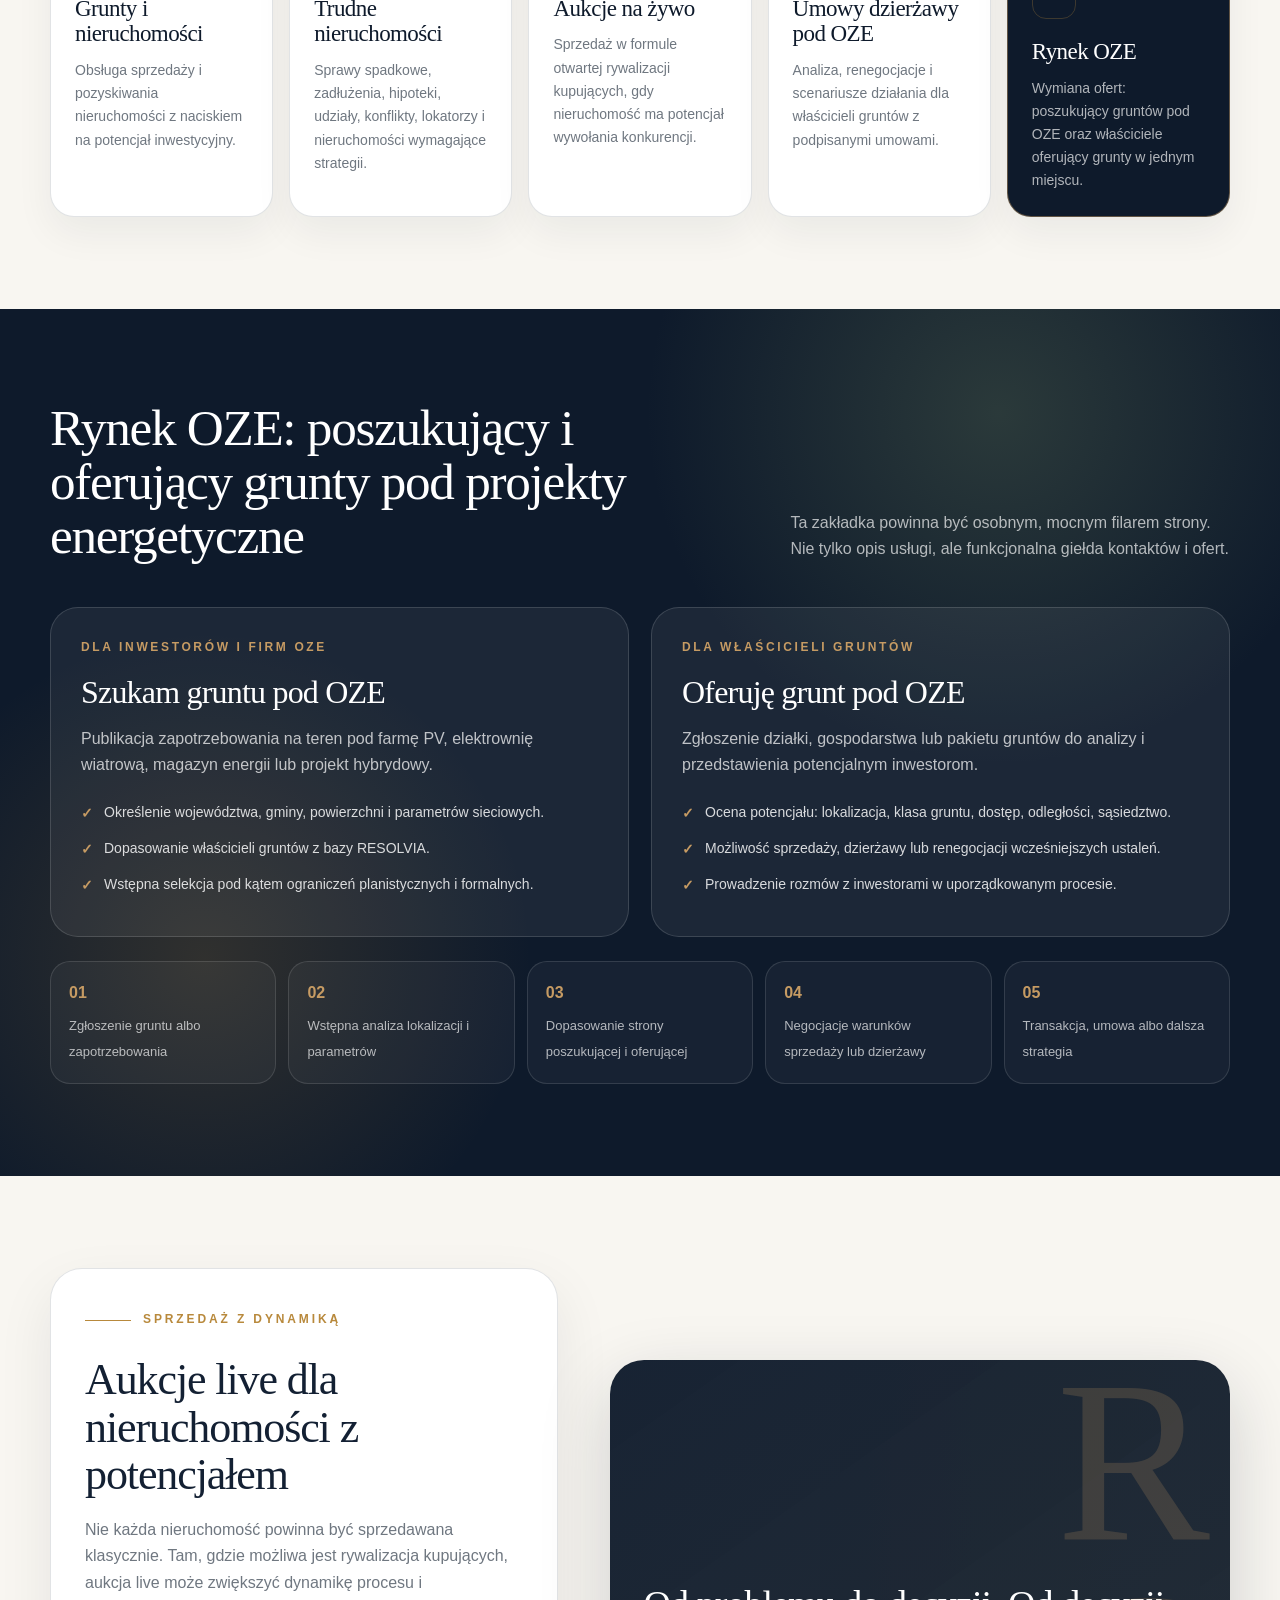
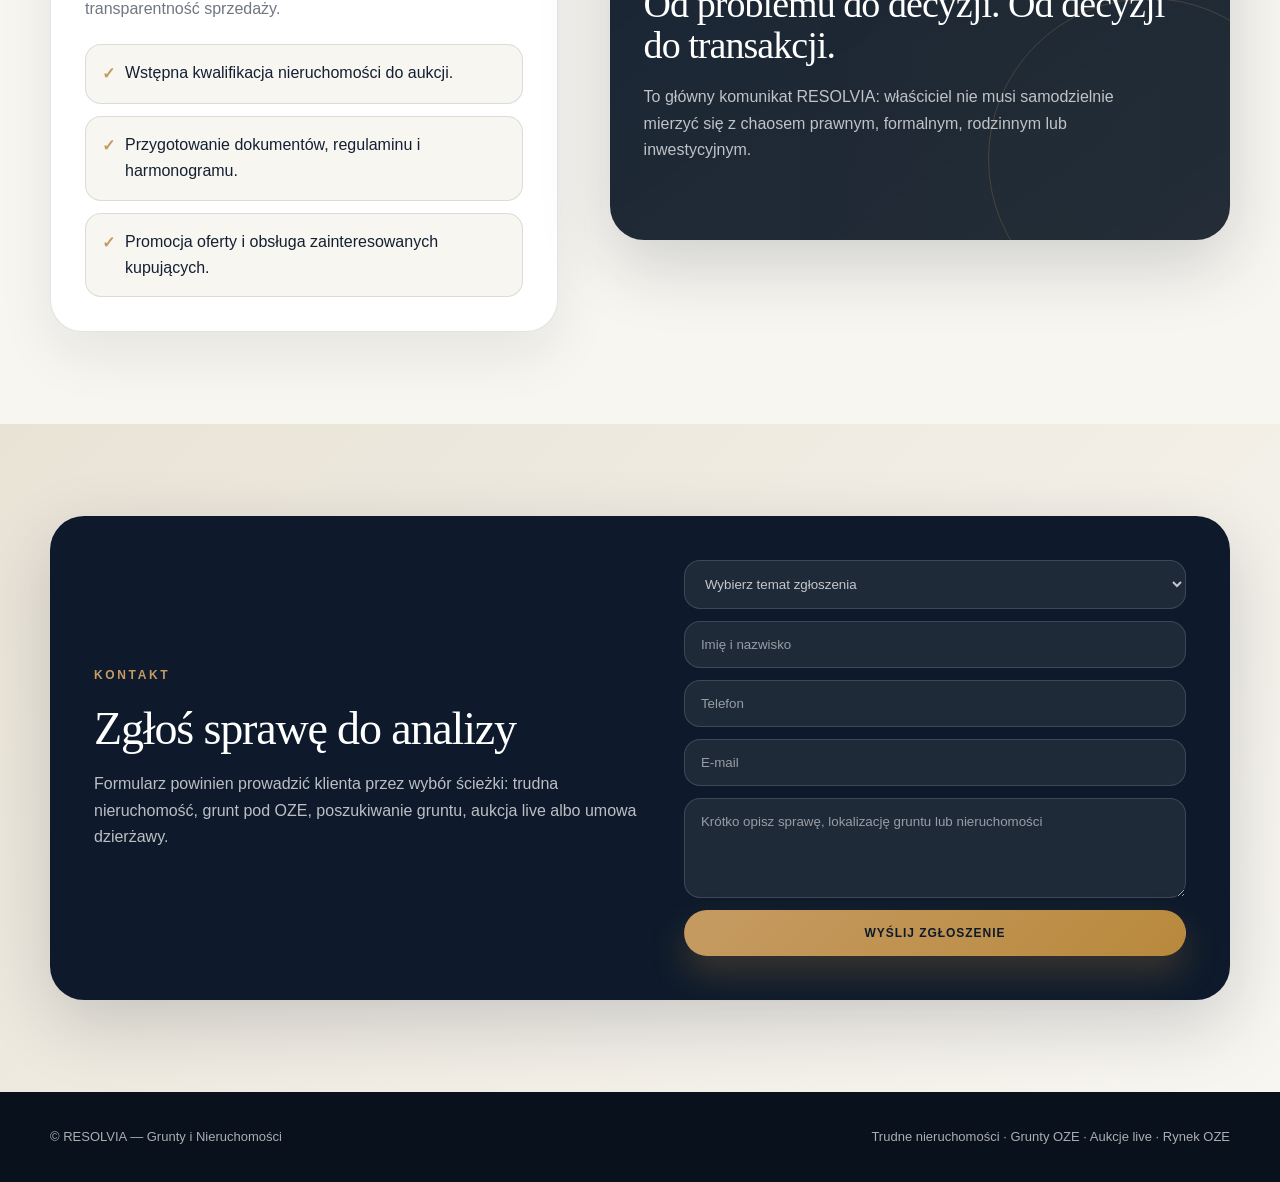
==== commit e530e874: "Update index.html" ====
--- a/index.html
+++ b/index.html
@@ -1,10 +1,6 @@
 <!DOCTYPE html>
 <html lang="pl">
 <head>
-    <meta charset="UTF-8">
-    <meta name="viewport" content="width=device-width, initial-scale=1.0">
-    <title>Meritum Nieruchomości - Sprawy Trudne i Złożone</title>
-    <link rel="stylesheet" href="style.css">
   <meta charset="UTF-8" />
   <meta name="viewport" content="width=device-width, initial-scale=1.0" />
   <title>RESOLVIA — Grunty i Nieruchomości</title>
@@ -459,10 +455,6 @@
   </style>
 </head>
 <body>
-    <nav class="navbar">
-        <div class="container">
-            <span class="logo">Meritum Nieruchomości</span>
-            <span class="tagline">Ogólnopolskie Biuro Spraw Trudnych</span>
   <div class="page">
     <header class="topbar">
       <div class="container nav">
@@ -529,13 +521,8 @@
             </div>
           </aside>
         </div>
-    </nav>
       </section>
 
-    <header class="hero">
-        <div class="hero-content">
-            <h1>Rozwiązujemy najtrudniejsze sprawy nieruchomościowe w Polsce.</h1>
-            <p>Szybko. Bezpiecznie. Prawnie.</p>
       <section id="uslugi">
         <div class="container">
           <div class="section-head">
@@ -571,38 +558,8 @@
             </article>
           </div>
         </div>
-    </header>
       </section>
 
-    <main class="container">
-        <section class="form-section">
-            <h2>Zgłoś sprawę do bezpłatnej analizy prawnej</h2>
-            <form id="contactForm">
-                <div class="form-group">
-                    <label for="name">Imię i nazwisko</label>
-                    <input type="text" id="name" required placeholder="Jan Kowalski">
-                </div>
-                <div class="form-group">
-                    <label for="phone">Numer telefonu</label>
-                    <input type="tel" id="phone" required placeholder="+48 123 456 789">
-                </div>
-                <div class="form-group">
-                    <label for="message">Opis problemu prawnego (zadłużenie, spadki, współwłasność)</label>
-                    <textarea id="message" required placeholder="Opisz krótko sytuację prawną nieruchomości..."></textarea>
-                </div>
-                <button type="submit" class="btn">Zgłoś sprawę</button>
-            </form>
-            <div id="successMessage" class="hidden alert"></div>
-        </section>
-
-        <section class="services">
-            <div class="card">
-                <h3>Oddłużanie nieruchomości</h3>
-                <p>Pomagamy wyjść z pętli zadłużenia, negocjujemy z wierzycielami i komornikami.</p>
-            </div>
-            <div class="card">
-                <h3>Sprawy spadkowe i współwłasność</h3>
-                <p>Regulujemy skomplikowane stany prawne po spadkobiercach i zniesienia współwłasności.</p>
       <section class="oze-market" id="oze">
         <div class="container">
           <div class="section-head">
@@ -621,9 +578,6 @@
                 <li><span class="check">✓</span><span>Wstępna selekcja pod kątem ograniczeń planistycznych i formalnych.</span></li>
               </ul>
             </div>
-            <div class="card">
-                <h3>Skup udziałów i czyszczenie hipotek</h3>
-                <p>Kupujemy udziały w nieruchomościach oraz lokale z trudną sytuacją w księdze wieczystej.</p>
             <div class="market-card">
               <div class="card-label">Dla właścicieli gruntów</div>
               <h3>Oferuję grunt pod OZE</h3>
@@ -634,7 +588,6 @@
                 <li><span class="check">✓</span><span>Prowadzenie rozmów z inwestorami w uporządkowanym procesie.</span></li>
               </ul>
             </div>
-        </section>
           </div>
 
           <div class="flow">
@@ -694,14 +647,11 @@
     </main>
 
     <footer>
-        <p>&copy; 2026 Meritum Nieruchomości. Działamy na terenie całego kraju.</p>
       <div class="container footer-grid">
         <div>© RESOLVIA — Grunty i Nieruchomości</div>
         <div>Trudne nieruchomości · Grunty OZE · Aukcje live · Rynek OZE</div>
       </div>
     </footer>
-
-    <script src="script.js"></script>
   </div>
 </body>
 </html>
